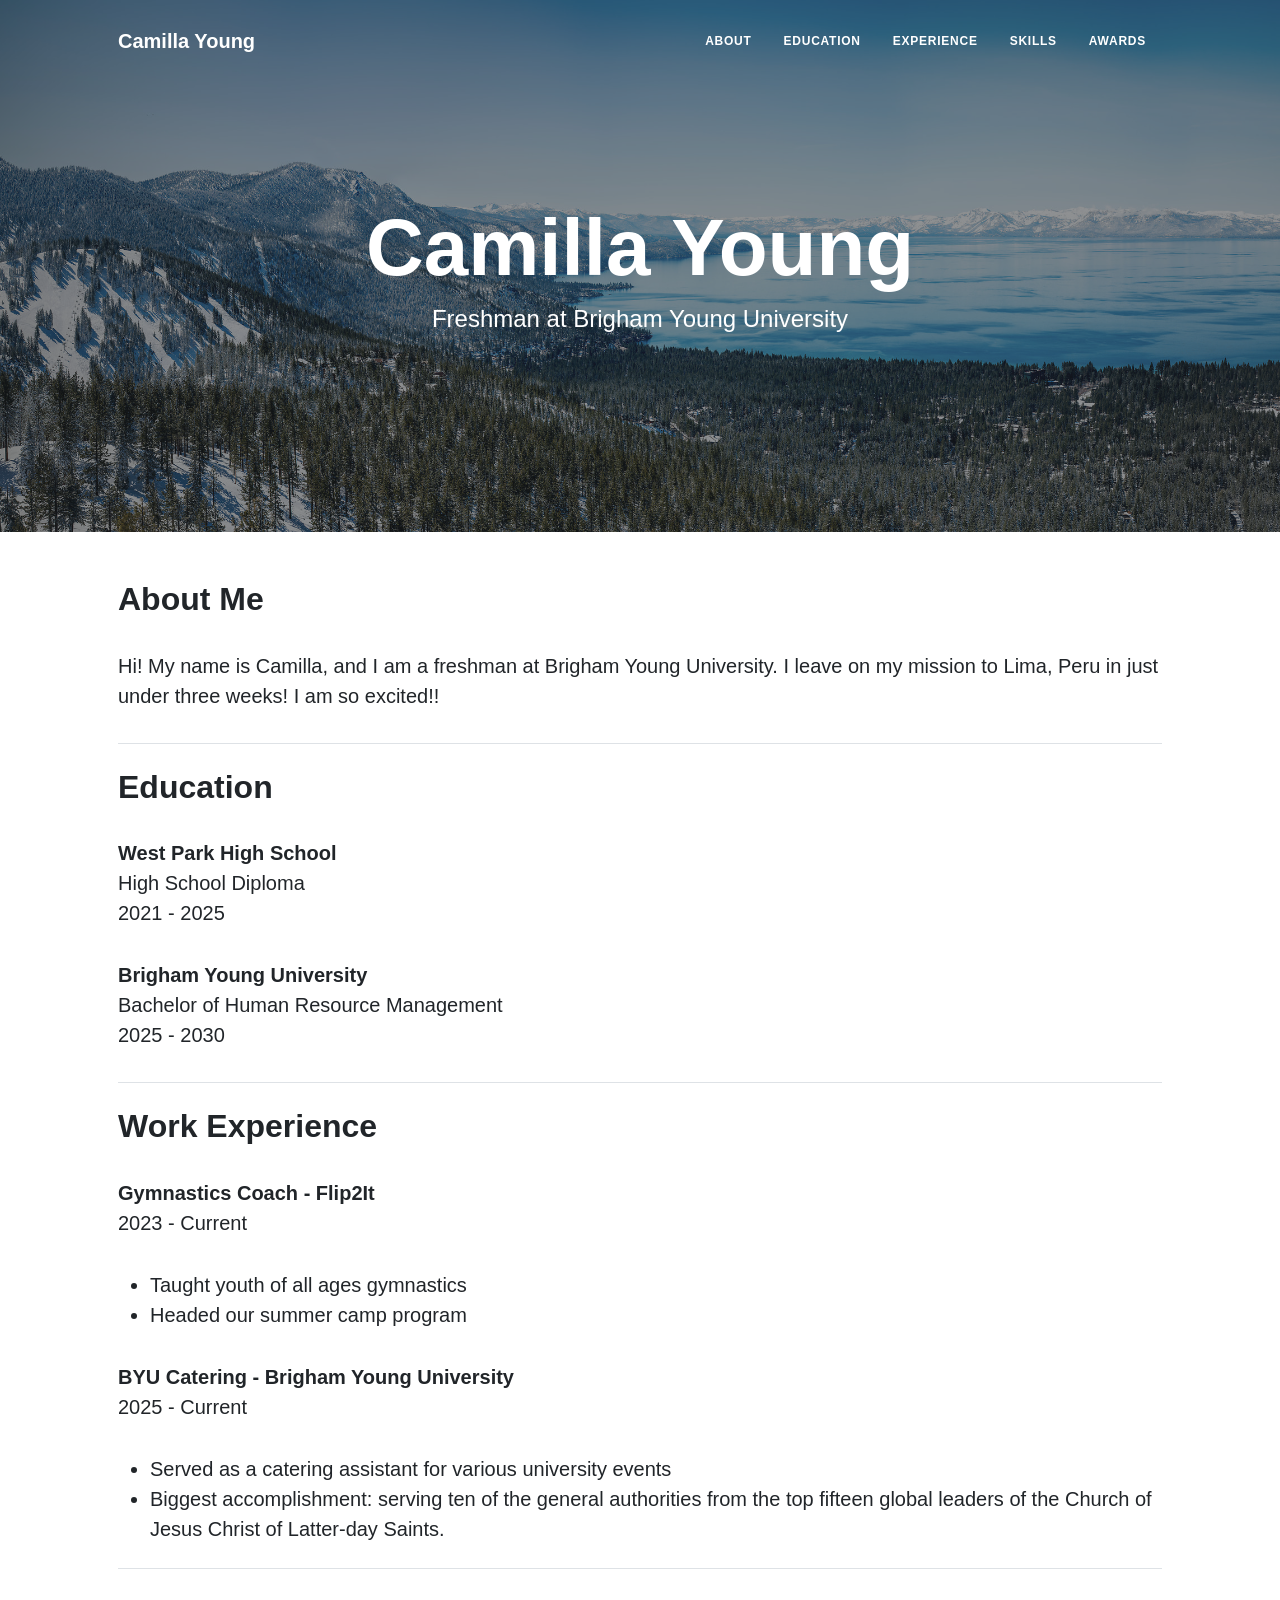
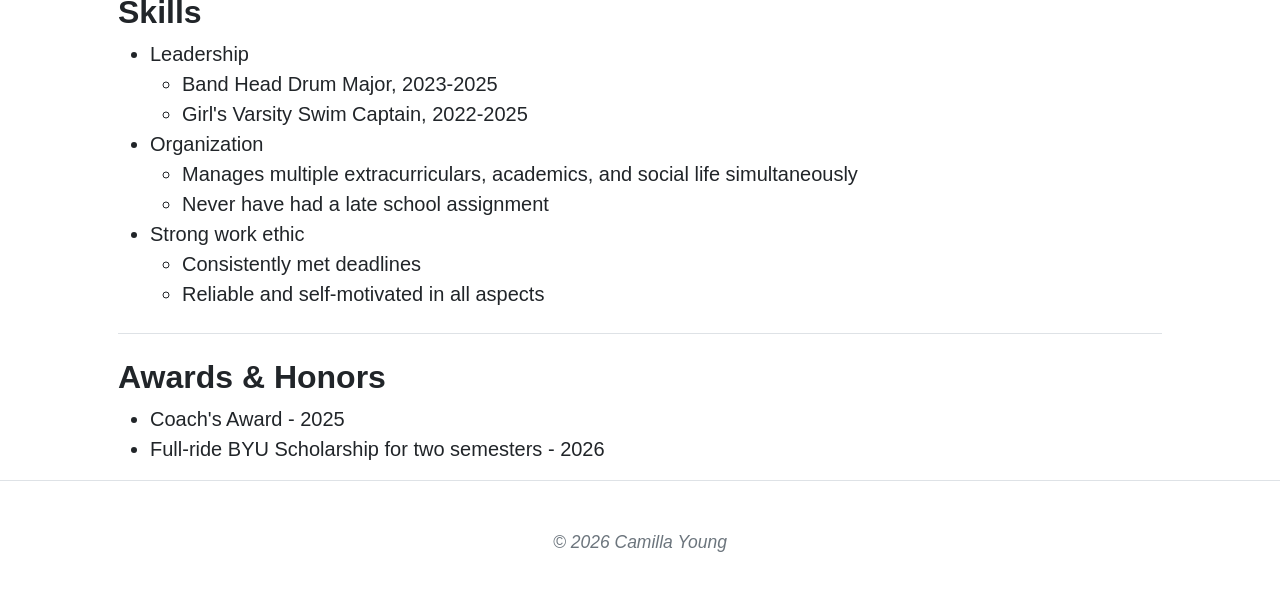
==== index.html @ ac913b03 "Rename resume.html to index.html" ====
<!DOCTYPE html>
<html lang="en">
<head>
    <meta charset="utf-8" />
    <meta name="viewport" content="width=device-width, initial-scale=1, shrink-to-fit=no" />
    <title>Camilla Young's Resume</title>

    <!-- Bootstrap (Clean Blog uses Bootstrap 5) -->
    <link href="css/styles.css" rel="stylesheet" />
</head>
<body>

<!-- Navigation -->
<nav class="navbar navbar-expand-lg navbar-light" id="mainNav">
    <div class="container px-4 px-lg-5">
        <a class="navbar-brand" href="index.html">Camilla Young</a>
        <button class="navbar-toggler" type="button" data-bs-toggle="collapse" data-bs-target="#navbarResponsive">
            Menu
        </button>
        <div class="collapse navbar-collapse" id="navbarResponsive">
            <ul class="navbar-nav ms-auto py-4 py-lg-0">
                <li class="nav-item"><a class="nav-link px-lg-3 py-3 py-lg-4" href="#about">About</a></li>
                <li class="nav-item"><a class="nav-link px-lg-3 py-3 py-lg-4" href="#education">Education</a></li>
                <li class="nav-item"><a class="nav-link px-lg-3 py-3 py-lg-4" href="#experience">Experience</a></li>
                <li class="nav-item"><a class="nav-link px-lg-3 py-3 py-lg-4" href="#skills">Skills</a></li>
                <li class="nav-item"><a class="nav-link px-lg-3 py-3 py-lg-4" href="#awards">Awards</a></li>
                <!-- FUTURE LINK TO NON-BOOTSTRAP PAGE -->
                <!-- <li class="nav-item"><a class="nav-link" href="plain.html">Plain Page</a></li> -->
            </ul>
        </div>
    </div>
</nav>

<!-- Page Header -->
<header class="masthead" style="background-image: url('assets/img/lake-tahoe-in-winter-landscape-l.jpg')">
    <div class="container position-relative px-4 px-lg-5">
        <div class="row gx-4 gx-lg-5 justify-content-center">
            <div class="col-md-10 col-lg-8 col-xl-7">
                <div class="site-heading">
                    <h1>Camilla Young</h1>
                    <span class="subheading">Freshman at Brigham Young University</span>
                </div>
            </div>
        </div>
    </div>
</header>

<!-- Main Content -->
<div class="container px-4 px-lg-5">

    <!-- About -->
    <div id="about" class="post-preview">
        <h2 class="post-title">About Me</h2>
        <p>
            Hi! My name is Camilla, and I am a freshman at Brigham Young University. I leave on my mission to Lima, Peru in just under three weeks! I am so excited!!
        </p>
    </div>
    <hr class="my-4" />

    <!-- Education -->
    <div id="education" class="post-preview">
        <h2 class="post-title">Education</h2>
        <p>
            <strong>West Park High School</strong><br>
            High School Diploma<br>
            2021 - 2025
        </p>
        <p>
            <strong>Brigham Young University</strong><br>
            Bachelor of Human Resource Management<br>
            2025 - 2030
        </p>
    </div>
    <hr class="my-4" />

    <!-- Experience -->
    <div id="experience" class="post-preview">
        <h2 class="post-title">Work Experience</h2>
        <p>
            <strong>Gymnastics Coach - Flip2It</strong><br>
            2023 - Current
        </p>
        <ul>
            <li>Taught youth of all ages gymnastics</li>
            <li>Headed our summer camp program</li>
        </ul>
        <p>
            <strong>BYU Catering - Brigham Young University</strong><br>
            2025 - Current
        </p>
        <ul>
            <li>Served as a catering assistant for various university events</li>
            <li>Biggest accomplishment: serving ten of the general authorities from the top fifteen global leaders of the Church of Jesus Christ of Latter-day Saints.</li>
        </ul>
    </div>
    <hr class="my-4" />

<!-- Skills -->
<div id="skills" class="post-preview">
    <h2 class="post-title">Skills</h2>
    <ul>
        <li>
            Leadership
            <ul>
                <li>Band Head Drum Major, 2023-2025</li>
                <li>Girl's Varsity Swim Captain, 2022-2025</li>
            </ul>
        </li>
        <li>
            Organization
            <ul>
                <li>Manages multiple extracurriculars, academics, and social life simultaneously</li>
                <li>Never have had a late school assignment</li>
            </ul>
        </li>
        <li>
            Strong work ethic
            <ul>
                <li>Consistently met deadlines</li>
                <li>Reliable and self-motivated in all aspects</li>
            </ul>
        </li>
    </ul>
</div>
    <hr class="my-4" />

    <!-- Awards -->
    <div id="awards" class="post-preview">
        <h2 class="post-title">Awards & Honors</h2>
        <ul>
            <li>Coach's Award - 2025</li>
            <li>Full-ride BYU Scholarship for two semesters - 2026</li>
        </ul>
    </div>

</div>

<!-- Footer -->
<footer class="border-top">
    <div class="container px-4 px-lg-5">
        <div class="small text-center text-muted fst-italic">© 2026 Camilla Young</div>

        <!-- FUTURE LINK BACK FROM PLAIN PAGE -->
        <!-- <a href="index.html">Back to Resume</a> -->
    </div>
</footer>

<!-- Bootstrap core JS-->
<script src="https://cdn.jsdelivr.net/npm/bootstrap@5.2.3/dist/js/bootstrap.bundle.min.js"></script>
<script src="js/scripts.js"></script>

</body>
</html>
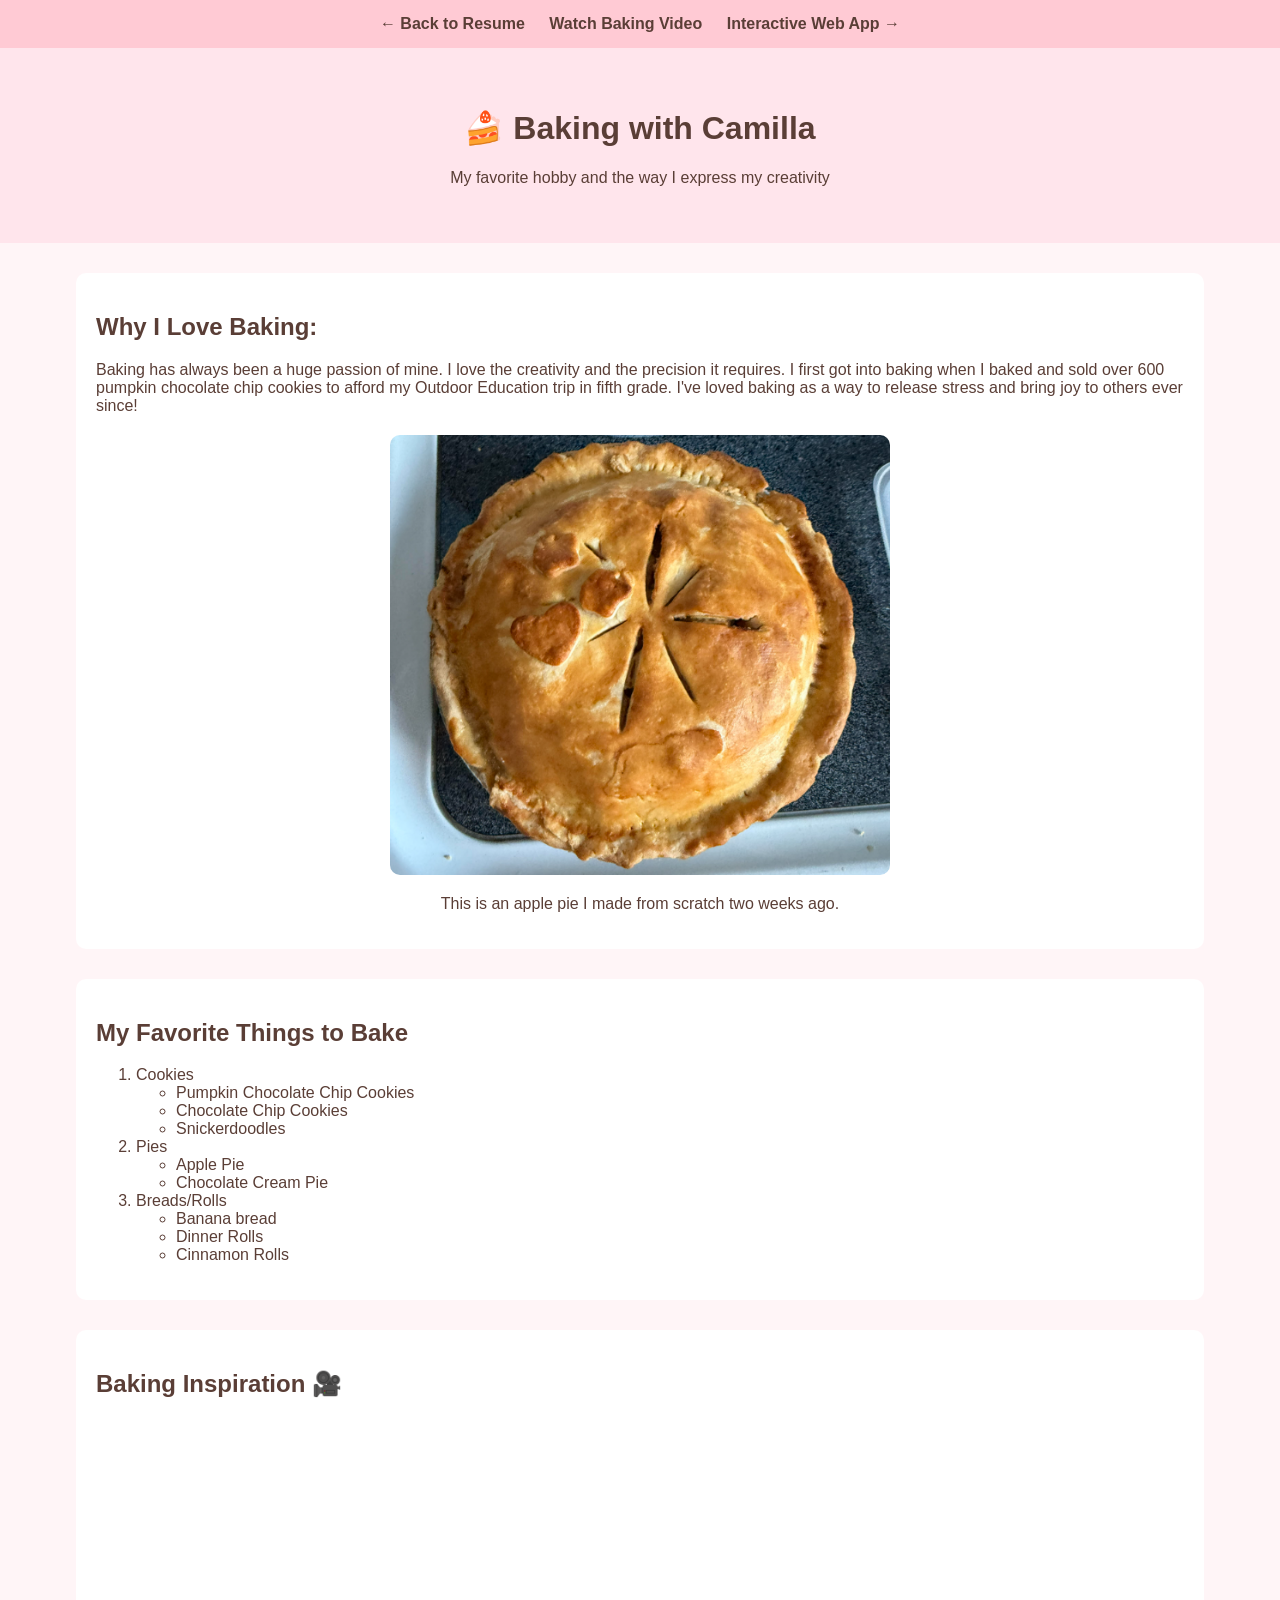
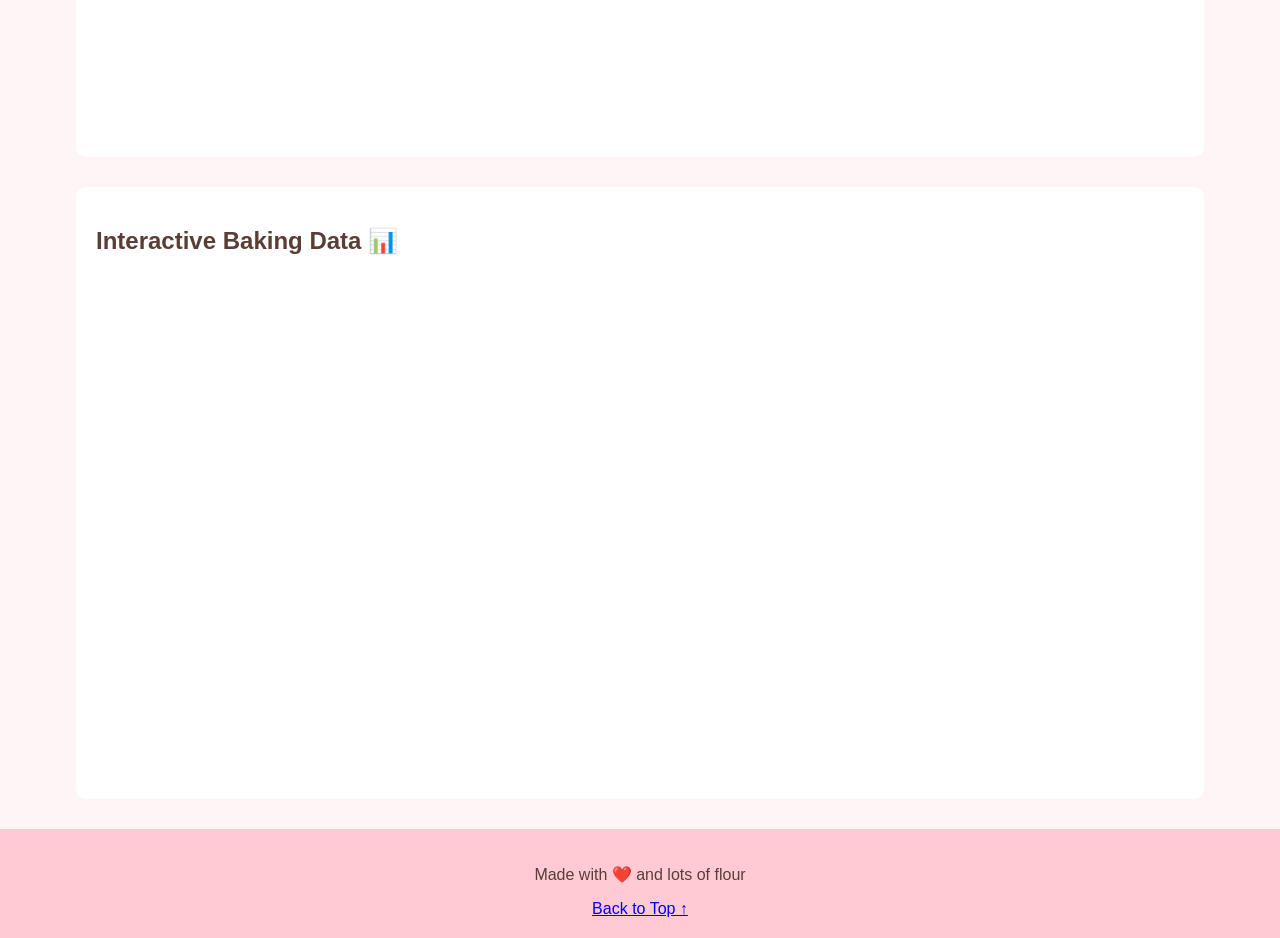
==== commit 6724559f: "Update and rename scratch.html to index.html" ====
--- a/index.html
+++ b/index.html
@@ -1,153 +1,120 @@
-<!DOCTYPE html>
-<html lang="en">
-<head>
-    <meta charset="utf-8" />
-    <meta name="viewport" content="width=device-width, initial-scale=1, shrink-to-fit=no" />
-    <title>Camilla Young's Resume</title>
-
-    <!-- Bootstrap (Clean Blog uses Bootstrap 5) -->
-    <link href="css/styles.css" rel="stylesheet" />
-</head>
-<body>
-
-<!-- Navigation -->
-<nav class="navbar navbar-expand-lg navbar-light" id="mainNav">
-    <div class="container px-4 px-lg-5">
-        <a class="navbar-brand" href="index.html">Camilla Young</a>
-        <button class="navbar-toggler" type="button" data-bs-toggle="collapse" data-bs-target="#navbarResponsive">
-            Menu
-        </button>
-        <div class="collapse navbar-collapse" id="navbarResponsive">
-            <ul class="navbar-nav ms-auto py-4 py-lg-0">
-                <li class="nav-item"><a class="nav-link px-lg-3 py-3 py-lg-4" href="#about">About</a></li>
-                <li class="nav-item"><a class="nav-link px-lg-3 py-3 py-lg-4" href="#education">Education</a></li>
-                <li class="nav-item"><a class="nav-link px-lg-3 py-3 py-lg-4" href="#experience">Experience</a></li>
-                <li class="nav-item"><a class="nav-link px-lg-3 py-3 py-lg-4" href="#skills">Skills</a></li>
-                <li class="nav-item"><a class="nav-link px-lg-3 py-3 py-lg-4" href="#awards">Awards</a></li>
-                <!-- FUTURE LINK TO NON-BOOTSTRAP PAGE -->
-                <!-- <li class="nav-item"><a class="nav-link" href="plain.html">Plain Page</a></li> -->
-            </ul>
-        </div>
-    </div>
-</nav>
-
-<!-- Page Header -->
-<header class="masthead" style="background-image: url('assets/img/lake-tahoe-in-winter-landscape-l.jpg')">
-    <div class="container position-relative px-4 px-lg-5">
-        <div class="row gx-4 gx-lg-5 justify-content-center">
-            <div class="col-md-10 col-lg-8 col-xl-7">
-                <div class="site-heading">
-                    <h1>Camilla Young</h1>
-                    <span class="subheading">Freshman at Brigham Young University</span>
-                </div>
-            </div>
-        </div>
-    </div>
-</header>
-
-<!-- Main Content -->
-<div class="container px-4 px-lg-5">
-
-    <!-- About -->
-    <div id="about" class="post-preview">
-        <h2 class="post-title">About Me</h2>
-        <p>
-            Hi! My name is Camilla, and I am a freshman at Brigham Young University. I leave on my mission to Lima, Peru in just under three weeks! I am so excited!!
-        </p>
-    </div>
-    <hr class="my-4" />
-
-    <!-- Education -->
-    <div id="education" class="post-preview">
-        <h2 class="post-title">Education</h2>
-        <p>
-            <strong>West Park High School</strong><br>
-            High School Diploma<br>
-            2021 - 2025
-        </p>
-        <p>
-            <strong>Brigham Young University</strong><br>
-            Bachelor of Human Resource Management<br>
-            2025 - 2030
-        </p>
-    </div>
-    <hr class="my-4" />
-
-    <!-- Experience -->
-    <div id="experience" class="post-preview">
-        <h2 class="post-title">Work Experience</h2>
-        <p>
-            <strong>Gymnastics Coach - Flip2It</strong><br>
-            2023 - Current
-        </p>
-        <ul>
-            <li>Taught youth of all ages gymnastics</li>
-            <li>Headed our summer camp program</li>
-        </ul>
-        <p>
-            <strong>BYU Catering - Brigham Young University</strong><br>
-            2025 - Current
-        </p>
-        <ul>
-            <li>Served as a catering assistant for various university events</li>
-            <li>Biggest accomplishment: serving ten of the general authorities from the top fifteen global leaders of the Church of Jesus Christ of Latter-day Saints.</li>
-        </ul>
-    </div>
-    <hr class="my-4" />
-
-<!-- Skills -->
-<div id="skills" class="post-preview">
-    <h2 class="post-title">Skills</h2>
-    <ul>
-        <li>
-            Leadership
-            <ul>
-                <li>Band Head Drum Major, 2023-2025</li>
-                <li>Girl's Varsity Swim Captain, 2022-2025</li>
-            </ul>
-        </li>
-        <li>
-            Organization
-            <ul>
-                <li>Manages multiple extracurriculars, academics, and social life simultaneously</li>
-                <li>Never have had a late school assignment</li>
-            </ul>
-        </li>
-        <li>
-            Strong work ethic
-            <ul>
-                <li>Consistently met deadlines</li>
-                <li>Reliable and self-motivated in all aspects</li>
-            </ul>
-        </li>
-    </ul>
-</div>
-    <hr class="my-4" />
-
-    <!-- Awards -->
-    <div id="awards" class="post-preview">
-        <h2 class="post-title">Awards & Honors</h2>
-        <ul>
-            <li>Coach's Award - 2025</li>
-            <li>Full-ride BYU Scholarship for two semesters - 2026</li>
-        </ul>
-    </div>
-
-</div>
-
-<!-- Footer -->
-<footer class="border-top">
-    <div class="container px-4 px-lg-5">
-        <div class="small text-center text-muted fst-italic">© 2026 Camilla Young</div>
-
-        <!-- FUTURE LINK BACK FROM PLAIN PAGE -->
-        <!-- <a href="index.html">Back to Resume</a> -->
-    </div>
-</footer>
-
-<!-- Bootstrap core JS-->
-<script src="https://cdn.jsdelivr.net/npm/bootstrap@5.2.3/dist/js/bootstrap.bundle.min.js"></script>
-<script src="js/scripts.js"></script>
-
-</body>
-</html>
+<!DOCTYPE html>
+<html lang="en">
+<head>
+    <meta charset="UTF-8">
+    <meta name="viewport" content="width=device-width, initial-scale=1.0">
+    <title>Baking with Camilla</title>
+
+    <!-- LINK TO YOUR CUSTOM CSS -->
+    <link rel="stylesheet" href="scratch.css">
+
+</head>
+<body>
+
+<!-- NAVIGATION -->
+<div class="nav">
+    <a href="resume.html">← Back to Resume</a>
+    <a href="#video">Watch Baking Video</a>
+    <a href="app.html">Interactive Web App →</a>
+</div>
+
+<!-- HEADER -->
+<div class="header" id="top">
+    <h1>🍰 Baking with Camilla</h1>
+    <p>My favorite hobby and the way I express my creativity</p>
+</div>
+
+<!-- ABOUT SECTION -->
+<div class="section">
+    <h2>Why I Love Baking:</h2>
+    <p>
+        Baking has always been a huge passion of mine. I love the creativity and the precision it requires. I first got into baking when I baked and sold over 600 pumpkin chocolate chip cookies to afford my Outdoor Education trip in fifth grade. I've loved baking as a way to release stress and bring joy to others ever since!
+    </p>
+
+    <!-- IMAGE (NOT FROM BOOTSTRAP) -->
+    <img src="assets/img/apple-pie.png.png" alt="Homemade Apple Pie" class="image">
+    <p class="center-text">
+        This is an apple pie I made from scratch two weeks ago.
+    </p>
+</div>
+
+<!-- LIST SECTION -->
+<div class="section">
+    <h2>My Favorite Things to Bake</h2>
+
+    <!-- ORDERED LIST WITH NESTED UNORDERED LIST -->
+    <ol>
+        <li>Cookies
+            <ul>
+                <li>Pumpkin Chocolate Chip Cookies</li>
+                <li>Chocolate Chip Cookies</li>
+                <li>Snickerdoodles</li>
+            </ul>
+        </li>
+        <li>Pies
+            <ul>
+                <li>Apple Pie</li>
+                <li>Chocolate Cream Pie</li>
+            </ul>
+        </li>
+        <li>Breads/Rolls
+            <ul>
+                <li>Banana bread</li>
+                <li>Dinner Rolls</li>
+                <li>Cinnamon Rolls</li>
+            </ul>
+        </li>
+    </ol>
+</div>
+
+<!-- VIDEO SECTION -->
+<div class="section" id="video">
+    <h2>Baking Inspiration 🎥</h2>
+
+    <!-- YOUTUBE EMBED -->
+<iframe width="560" height="315" 
+    src="https://www.youtube.com/embed/cXAkYYjGdmM" 
+    title="YouTube video player" 
+    frameborder="0" 
+    allowfullscreen>
+</iframe>
+</div>
+
+<!-- TABLEAU SECTION -->
+<div class="section">
+    <h2>Interactive Baking Data 📊</h2>
+
+    <!-- TABLEAU EMBED -->
+    <div class='tableauPlaceholder' id='viz168'>
+        <noscript>
+            <a href='#'>
+                <img alt='Tableau Graph' src='https://public.tableau.com/static/images/Co/CoffeeChain/Overview/1.png'>
+            </a>
+        </noscript>
+        <object class='tableauViz' width='100%' height='500'>
+            <param name='host_url' value='https://public.tableau.com/' />
+            <param name='name' value='CoffeeChain/Overview' />
+            <param name='tabs' value='no' />
+            <param name='toolbar' value='yes' />
+        </object>
+    </div>
+
+    <script type='text/javascript'>
+        var divElement = document.getElementById('viz168');
+        var vizElement = divElement.getElementsByTagName('object')[0];
+        vizElement.style.width = '100%';
+        vizElement.style.height = '500px';
+        var scriptElement = document.createElement('script');
+        scriptElement.src = 'https://public.tableau.com/javascripts/api/viz_v1.js';
+        vizElement.parentNode.insertBefore(scriptElement, vizElement);
+    </script>
+</div>
+
+<!-- FOOTER -->
+<div class="footer">
+    <p>Made with ❤️ and lots of flour</p>
+    <a href="#top">Back to Top ↑</a>
+</div>
+
+</body>
+</html>
--- a/scratch.css
+++ b/scratch.css
@@ -0,0 +1,55 @@
+body {
+    background-color: #fff5f7;
+    font-family: Arial, sans-serif;
+    color: #5a3e36;
+    margin: 0;
+}
+
+/* NAV BAR */
+.nav {
+    background-color: #ffcad4;
+    padding: 15px;
+    text-align: center;
+}
+
+.nav a {
+    margin: 10px;
+    text-decoration: none;
+    color: #5a3e36;
+    font-weight: bold;
+}
+
+/* HEADER */
+.header {
+    text-align: center;
+    padding: 40px;
+    background-color: #ffe5ec;
+}
+
+/* CONTENT SECTIONS */
+.section {
+    margin: 30px auto;
+    width: 85%;
+    padding: 20px;
+    background-color: white;
+    border-radius: 10px;
+}
+
+/* IMAGE STYLE */
+.image {
+    width: 100%;
+    max-width: 500px;
+    border-radius: 10px;
+    display: block;
+    margin: 20px auto;
+}
+
+/* FOOTER */
+.footer {
+    text-align: center;
+    padding: 20px;
+    background-color: #ffcad4;
+}
+.center-text {
+    text-align: center;
+}
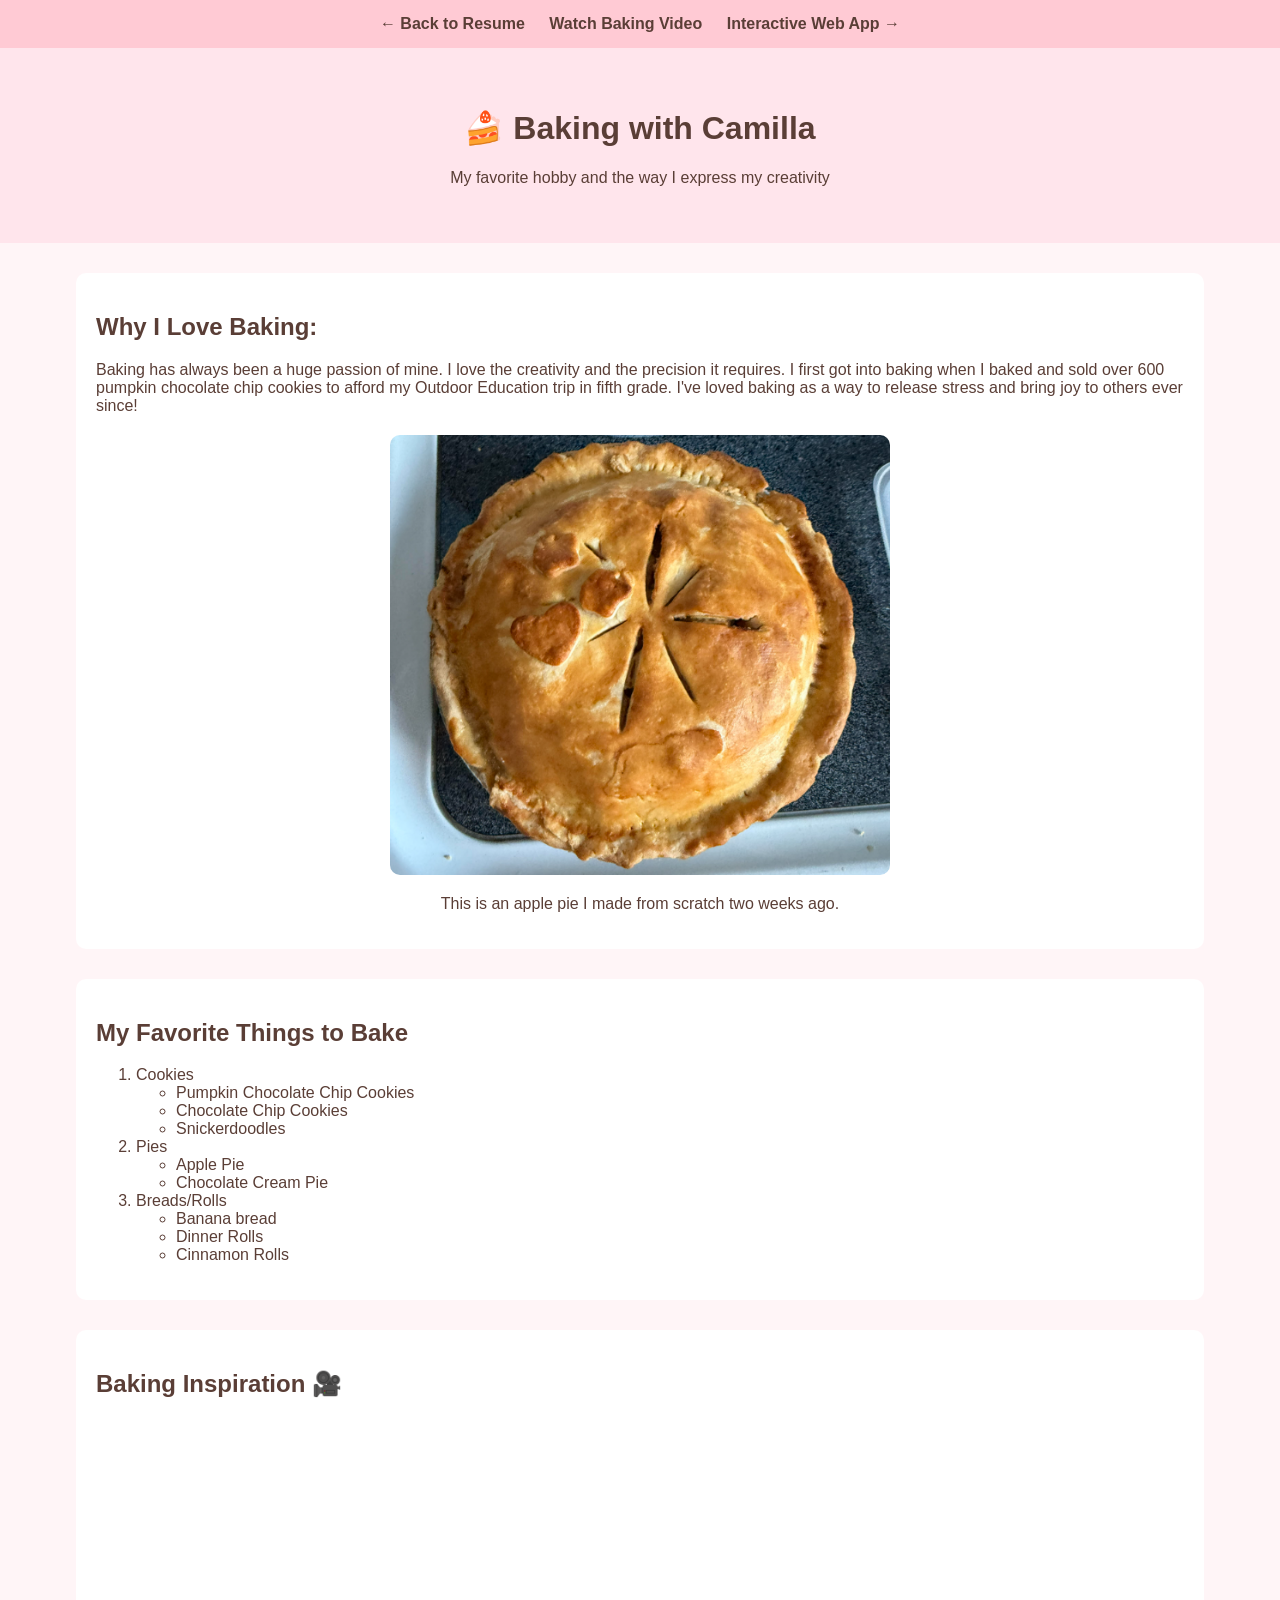
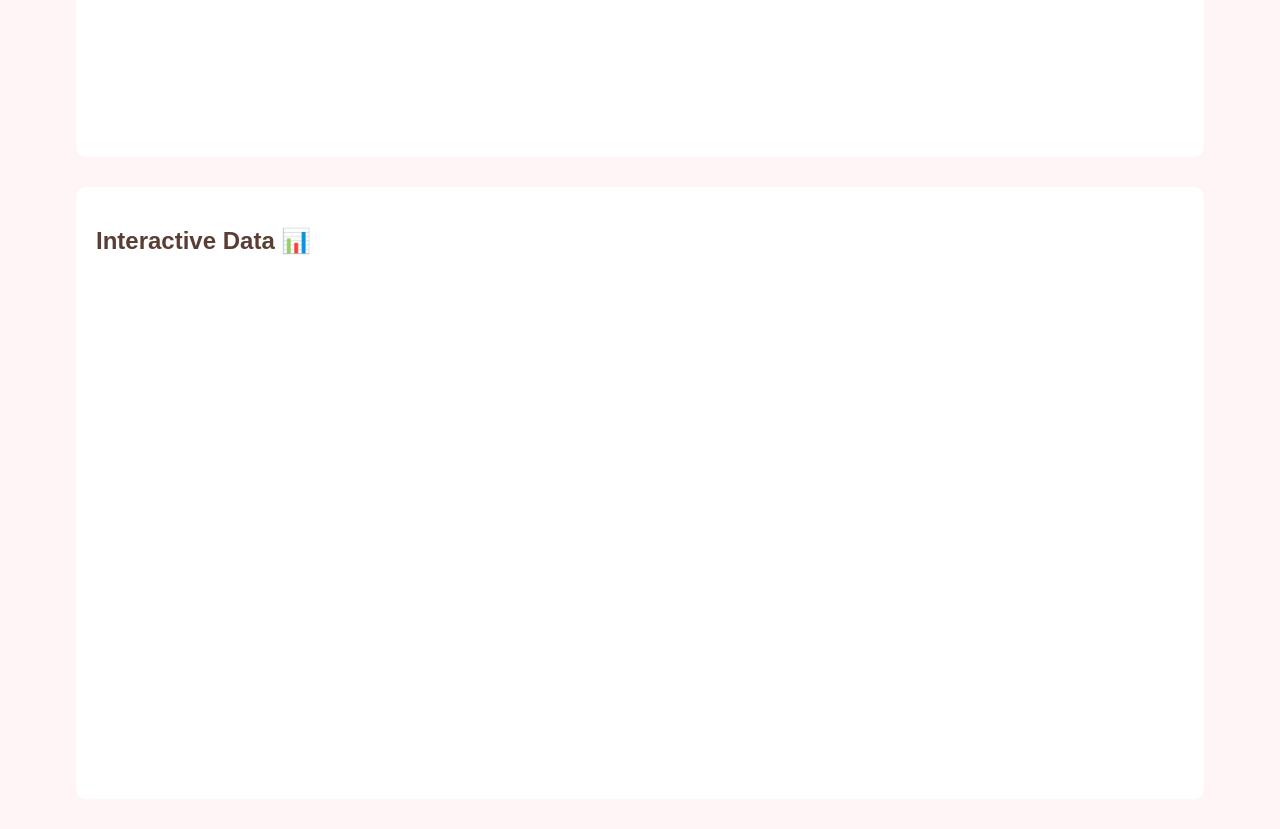
==== commit 3c962076: "Update index.html" ====
--- a/index.html
+++ b/index.html
@@ -82,38 +82,14 @@
 
 <!-- TABLEAU SECTION -->
 <div class="section">
-    <h2>Interactive Baking Data 📊</h2>
+    <h2>Interactive Data 📊</h2>
 
-    <!-- TABLEAU EMBED -->
-    <div class='tableauPlaceholder' id='viz168'>
-        <noscript>
-            <a href='#'>
-                <img alt='Tableau Graph' src='https://public.tableau.com/static/images/Co/CoffeeChain/Overview/1.png'>
-            </a>
-        </noscript>
-        <object class='tableauViz' width='100%' height='500'>
-            <param name='host_url' value='https://public.tableau.com/' />
-            <param name='name' value='CoffeeChain/Overview' />
-            <param name='tabs' value='no' />
-            <param name='toolbar' value='yes' />
-        </object>
-    </div>
-
-    <script type='text/javascript'>
-        var divElement = document.getElementById('viz168');
-        var vizElement = divElement.getElementsByTagName('object')[0];
-        vizElement.style.width = '100%';
-        vizElement.style.height = '500px';
-        var scriptElement = document.createElement('script');
-        scriptElement.src = 'https://public.tableau.com/javascripts/api/viz_v1.js';
-        vizElement.parentNode.insertBefore(scriptElement, vizElement);
-    </script>
-</div>
-
-<!-- FOOTER -->
-<div class="footer">
-    <p>Made with ❤️ and lots of flour</p>
-    <a href="#top">Back to Top ↑</a>
+    <iframe 
+        src="https://public.tableau.com/views/54JRGM66Z?:embed=y"
+        width="100%" 
+        height="500"
+        frameborder="0">
+    </iframe>
 </div>
 
 </body>
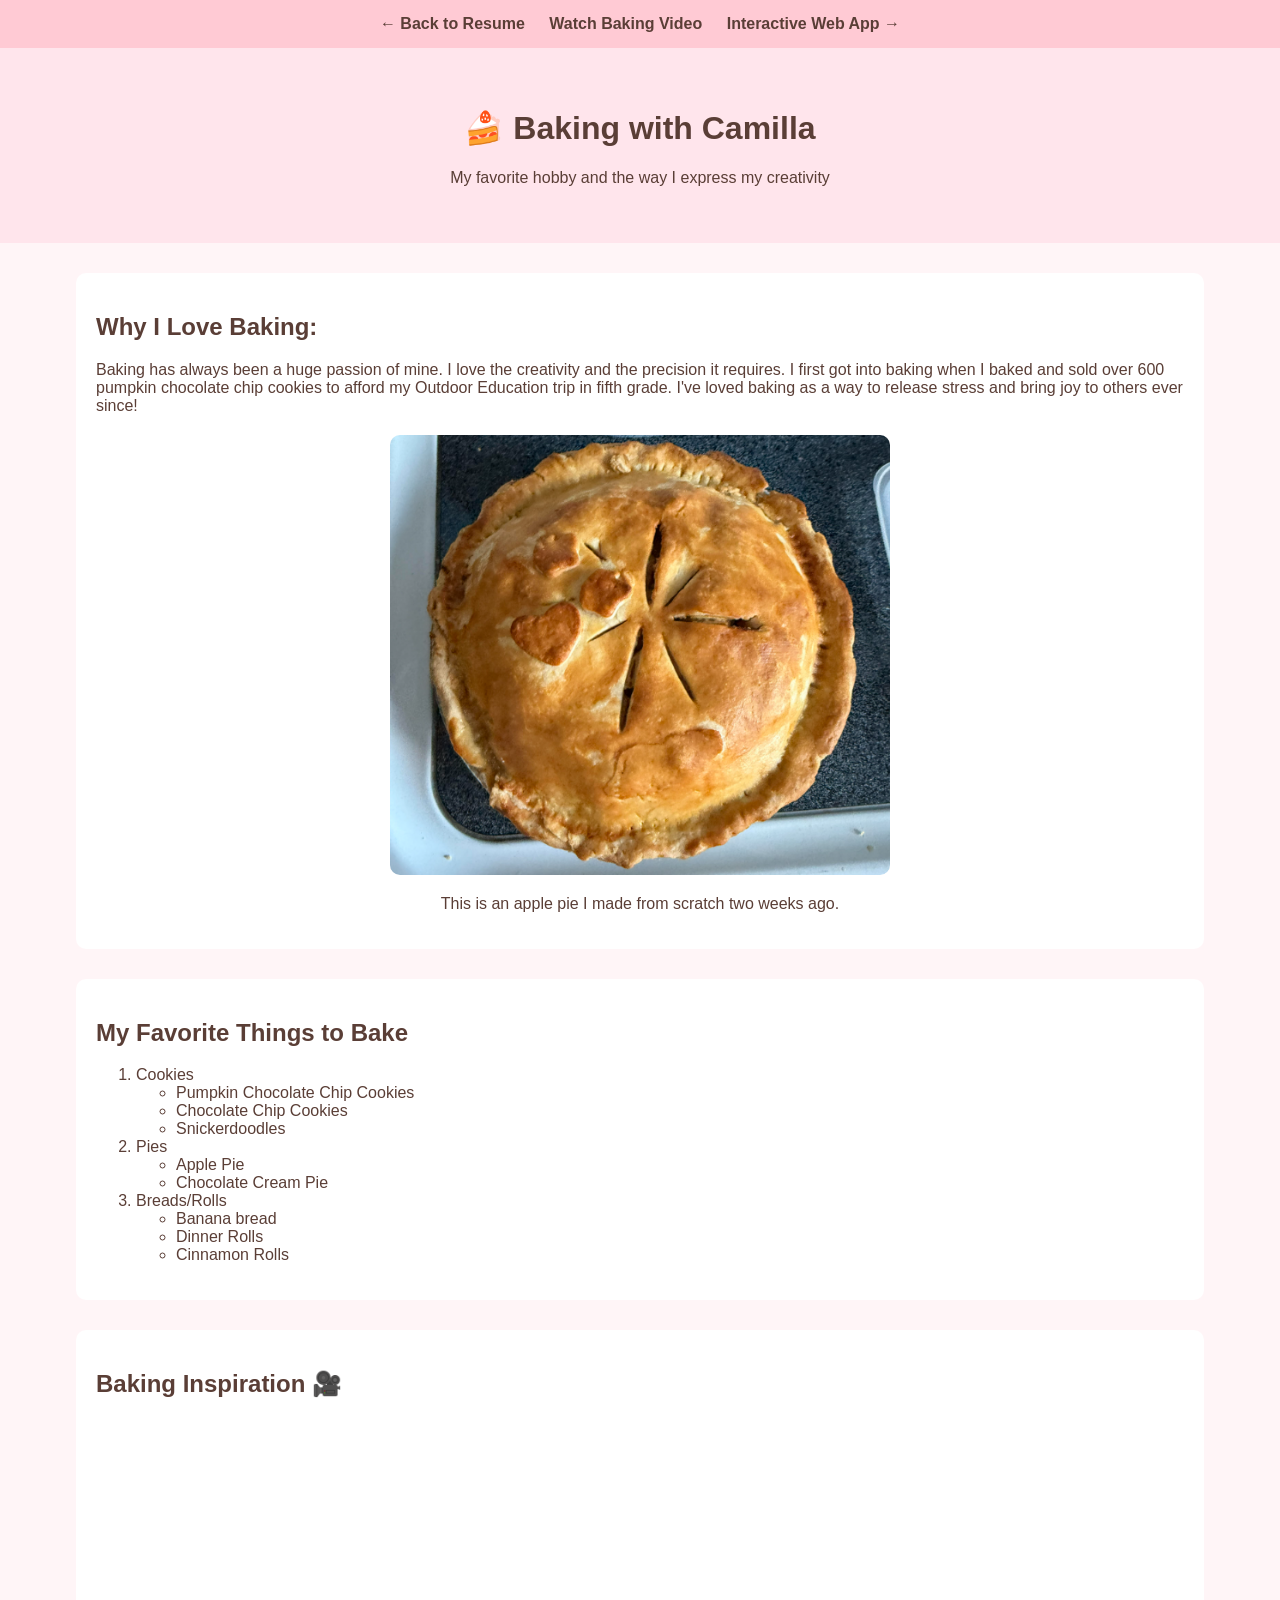
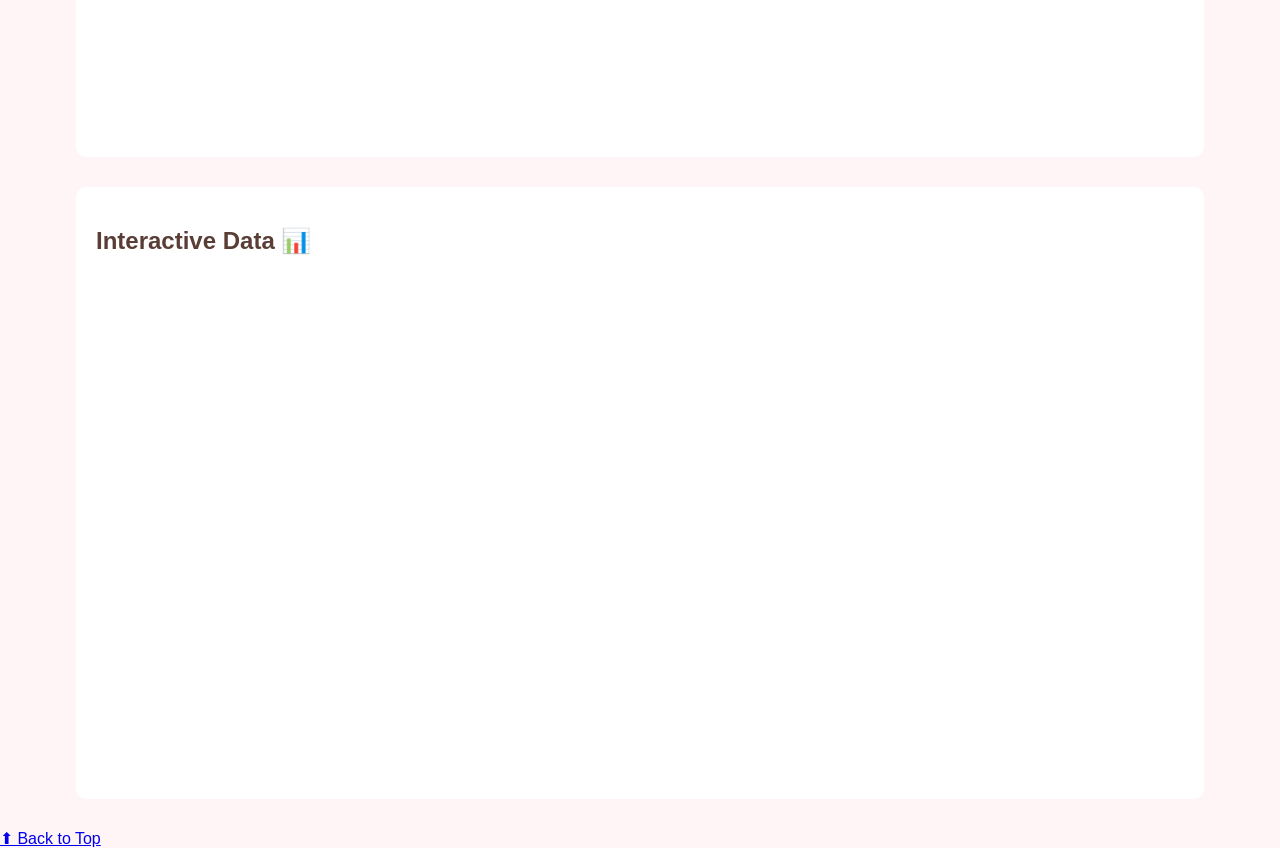
==== commit 5a76570c: "Update index.html" ====
--- a/index.html
+++ b/index.html
@@ -85,12 +85,16 @@
     <h2>Interactive Data 📊</h2>
 
     <iframe 
-        src="https://public.tableau.com/views/54JRGM66Z?:embed=y"
+        src="https://public.tableau.com/views/ProfitRangeByState/Q2?:embed=y&:showVizHome=no"
         width="100%" 
         height="500"
         frameborder="0">
     </iframe>
 </div>
+<!-- BACK TO TOP BUTTON -->
+<div class="back-to-top">
+    <a href="#top">⬆ Back to Top</a>
+</div>
 
 </body>
 </html>
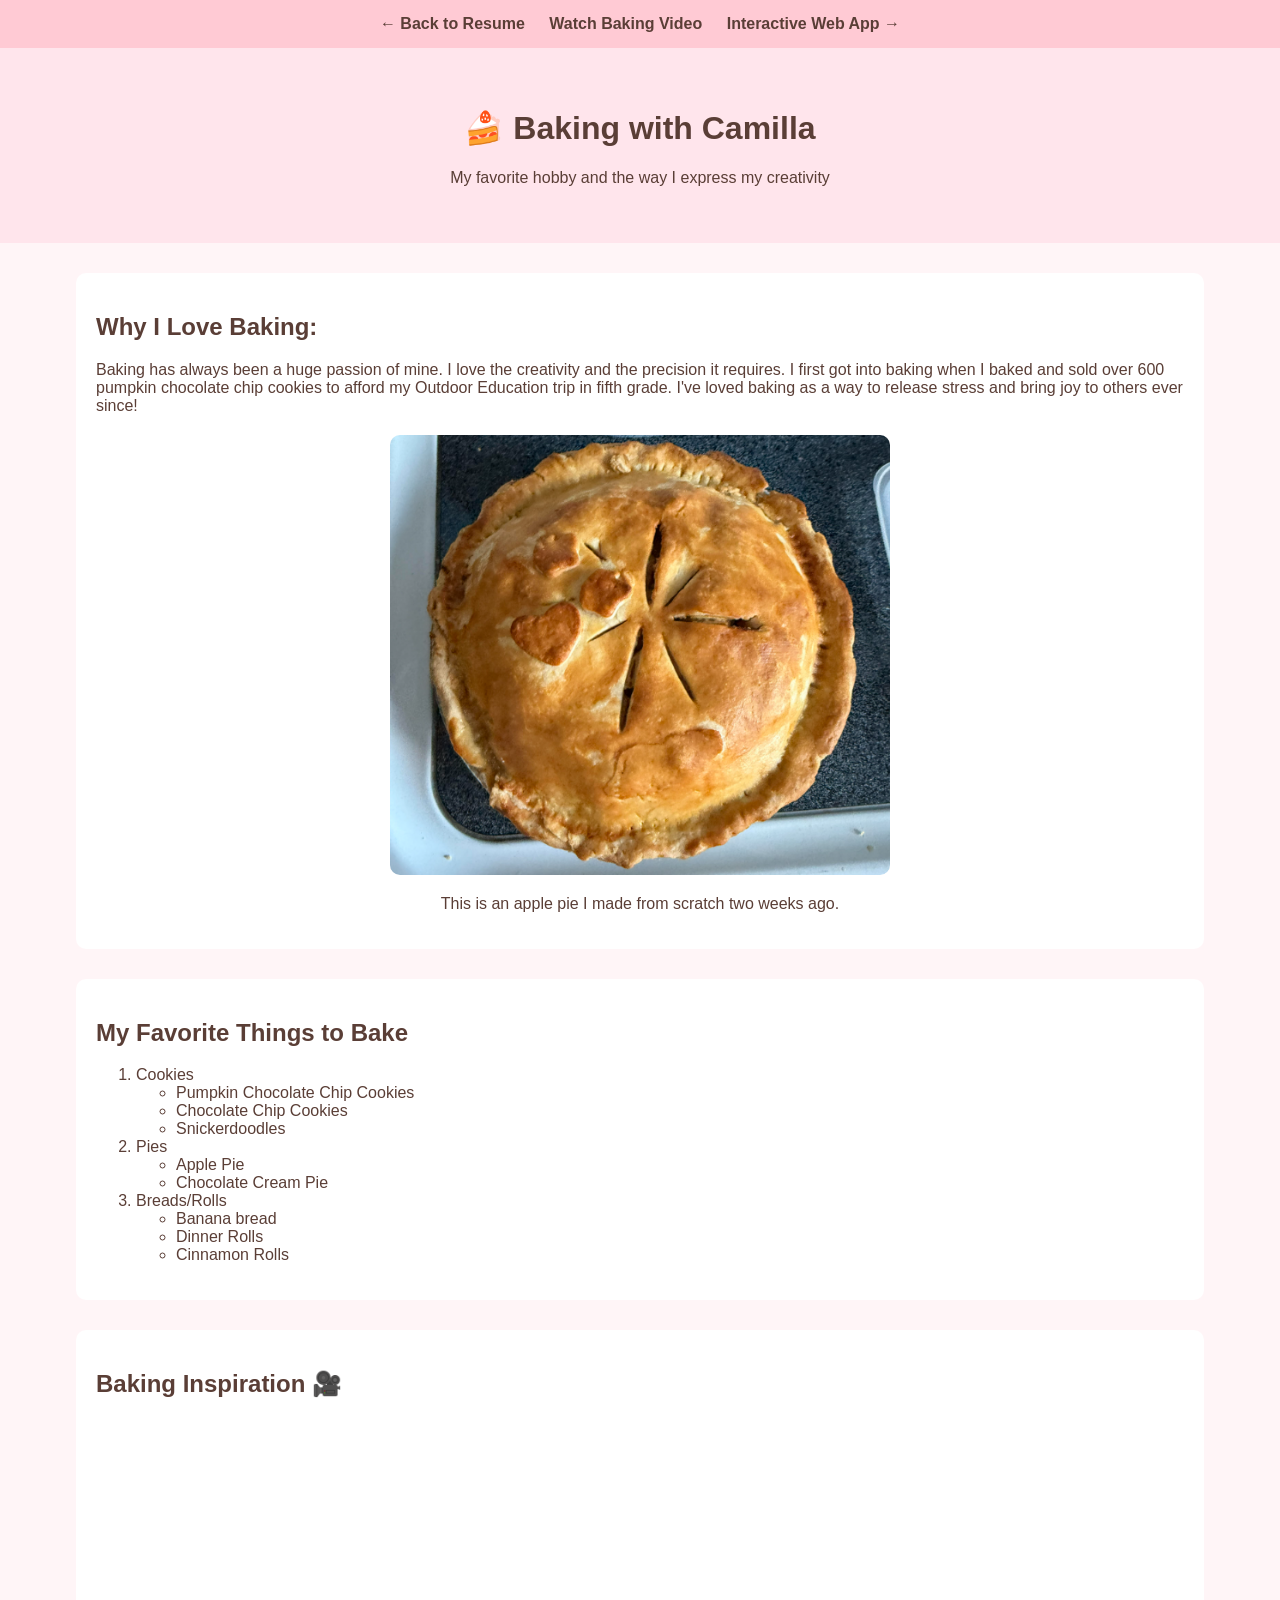
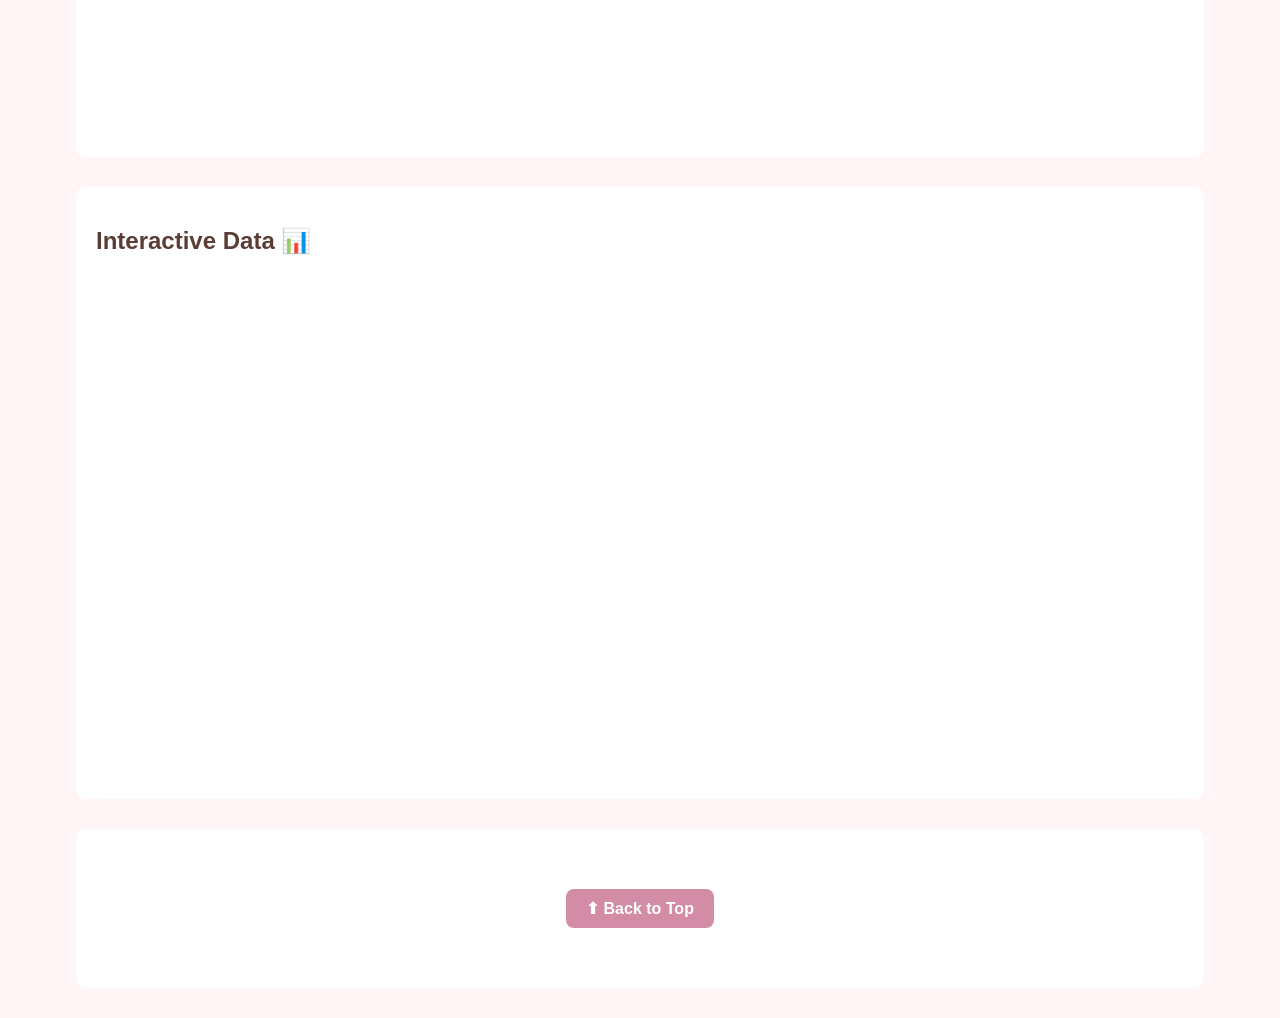
==== commit 1581c650: "Update index.html" ====
--- a/index.html
+++ b/index.html
@@ -92,8 +92,10 @@
     </iframe>
 </div>
 <!-- BACK TO TOP BUTTON -->
-<div class="back-to-top">
-    <a href="#top">⬆ Back to Top</a>
+<div class="section">
+    <div class="back-to-top">
+        <a href="#top">⬆ Back to Top</a>
+    </div>
 </div>
 
 </body>
--- a/scratch.css
+++ b/scratch.css
@@ -52,4 +52,22 @@
 }
 .center-text {
     text-align: center;
-}+}
+.back-to-top {
+    text-align: center;
+    margin: 40px 0;
+}
+
+.back-to-top a {
+    display: inline-block;
+    text-decoration: none;
+    background-color: #d28ca6;
+    color: white;
+    padding: 10px 20px;
+    border-radius: 8px;
+    font-weight: bold;
+}
+
+.back-to-top a:hover {
+    background-color: #b76c89;
+}
